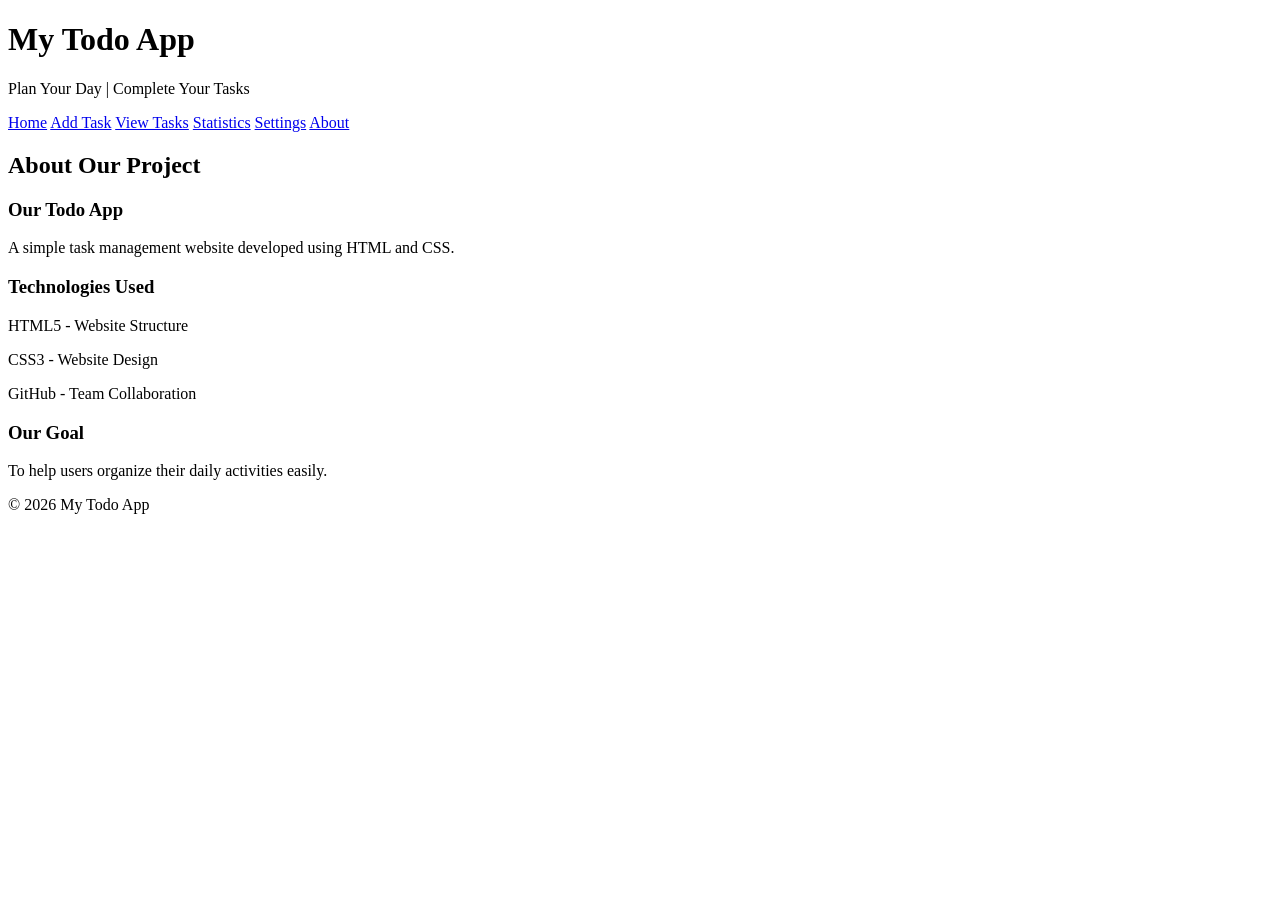
==== about.html @ e6d19506 "about task added after saving" ====
<!DOCTYPE html>
<html lang="en">
<head>
    <meta charset="UTF-8">
    <meta name="viewport" content="width=device-width, initial-scale=1.0">
    <title>About - Todo App</title>
    <link rel="stylesheet" href="../css/common.css">
    <link rel="stylesheet" href="../css/about.css">
</head>
<body>

<header>
    <h1>My Todo App</h1>
    <p>Plan Your Day | Complete Your Tasks</p>
</header>

<nav>
    <a href="home.html">Home</a>
    <a href="add-task.html">Add Task</a>
    <a href="view-tasks.html">View Tasks</a>
    <a href="statistics.html">Statistics</a>
    <a href="settings.html">Settings</a>
    <a href="about.html" class="active">About</a>
</nav>

<div class="container">
    <h2>About Our Project</h2>

    <div class="about-card">
        <h3>Our Todo App</h3>
        <p>A simple task management website developed using HTML and CSS.</p>
    </div>

    <div class="about-card">
        <h3>Technologies Used</h3>
        <p>HTML5 - Website Structure</p>
        <p>CSS3 - Website Design</p>
        <p>GitHub - Team Collaboration</p>
    </div>

    <div class="about-card">
        <h3>Our Goal</h3>
        <p>To help users organize their daily activities easily.</p>
    </div>
</div>

<footer>© 2026 My Todo App</footer>

</body>
</html>
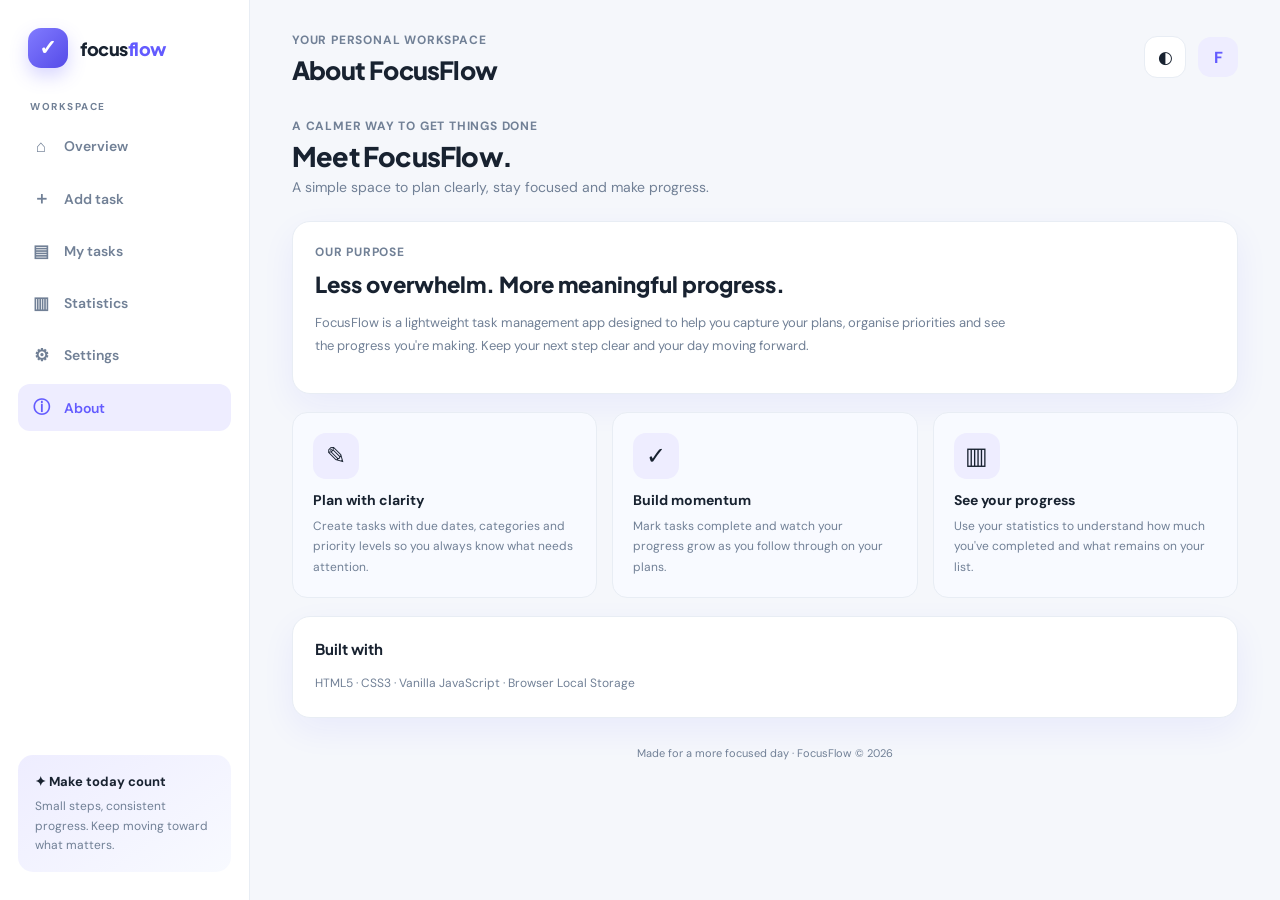
==== commit a8c51357: "commit all changes" ====
--- a/about.html
+++ b/about.html
@@ -1,51 +1,9 @@
-
 <!DOCTYPE html>
-<html lang="en">
-<head>
-    <meta charset="UTF-8">
-    <meta name="viewport" content="width=device-width, initial-scale=1.0">
-    <title>About - Todo App</title>
-    <link rel="stylesheet" href="../css/common.css">
-    <link rel="stylesheet" href="../css/about.css">
-</head>
-<body>
-
-<header>
-    <h1>My Todo App</h1>
-    <p>Plan Your Day | Complete Your Tasks</p>
-</header>
-
-<nav>
-    <a href="home.html">Home</a>
-    <a href="add-task.html">Add Task</a>
-    <a href="view-tasks.html">View Tasks</a>
-    <a href="statistics.html">Statistics</a>
-    <a href="settings.html">Settings</a>
-    <a href="about.html" class="active">About</a>
-</nav>
-
-<div class="container">
-    <h2>About Our Project</h2>
-
-    <div class="about-card">
-        <h3>Our Todo App</h3>
-        <p>A simple task management website developed using HTML and CSS.</p>
-    </div>
-
-    <div class="about-card">
-        <h3>Technologies Used</h3>
-        <p>HTML5 - Website Structure</p>
-        <p>CSS3 - Website Design</p>
-        <p>GitHub - Team Collaboration</p>
-    </div>
-
-    <div class="about-card">
-        <h3>Our Goal</h3>
-        <p>To help users organize their daily activities easily.</p>
-    </div>
-</div>
-
-<footer>© 2026 My Todo App</footer>
-
-</body>
-</html>
+<html lang="en"><head><meta charset="UTF-8"><meta name="viewport" content="width=device-width, initial-scale=1.0"><meta name="theme-color" content="#635bff"><title>About FocusFlow · FocusFlow</title><link rel="stylesheet" href="common.css"><link rel="stylesheet" href="about.css"></head>
+<body class=""><div class="app-shell"><aside class="sidebar"><a class="brand" href="home.html"><span class="brand-mark">✓</span><span class="brand-name">focus<span>flow</span></span></a><div><div class="nav-label">WORKSPACE</div><nav class="nav-list"><a class="nav-link " href="home.html"><span class="nav-icon">⌂</span>Overview</a><a class="nav-link " href="add-task.html"><span class="nav-icon">＋</span>Add task</a><a class="nav-link " href="view-task.html"><span class="nav-icon">▤</span>My tasks</a><a class="nav-link " href="statistics.html"><span class="nav-icon">▥</span>Statistics</a><a class="nav-link " href="settings.html"><span class="nav-icon">⚙</span>Settings</a><a class="nav-link active" href="about.html"><span class="nav-icon">ⓘ</span>About</a></nav></div><div class="sidebar-bottom"><div class="mini-note"><strong>✦ Make today count</strong>Small steps, consistent progress. Keep moving toward what matters.</div></div></aside>
+<main class="main"><div class="topbar"><div class="greeting"><small id="todayLabel">YOUR PERSONAL WORKSPACE</small><h1>About FocusFlow</h1></div><div class="top-actions"><button class="icon-btn" id="themeQuick" title="Theme" onclick="document.body.classList.toggle('dark')">◐</button><div class="avatar">F</div></div></div>
+<div class="page-heading"><div><div class="eyebrow">A CALMER WAY TO GET THINGS DONE</div><h2>Meet FocusFlow.</h2><p>A simple space to plan clearly, stay focused and make progress.</p></div></div>
+<section class="card" style="margin-bottom:18px"><div class="eyebrow">OUR PURPOSE</div><h2 style="font:800 22px 'Plus Jakarta Sans';margin:10px 0">Less overwhelm. More meaningful progress.</h2><p class="muted" style="font-size:13px;line-height:1.8;max-width:700px">FocusFlow is a lightweight task management app designed to help you capture your plans, organise priorities and see the progress you're making. Keep your next step clear and your day moving forward.</p></section>
+<div class="about-grid"><article class="about-tile"><div class="tile-icon">✎</div><h3>Plan with clarity</h3><p>Create tasks with due dates, categories and priority levels so you always know what needs attention.</p></article><article class="about-tile"><div class="tile-icon">✓</div><h3>Build momentum</h3><p>Mark tasks complete and watch your progress grow as you follow through on your plans.</p></article><article class="about-tile"><div class="tile-icon">▥</div><h3>See your progress</h3><p>Use your statistics to understand how much you've completed and what remains on your list.</p></article></div>
+<section class="card" style="margin-top:18px"><h3 style="font:700 15px 'Plus Jakarta Sans';margin-top:0">Built with</h3><p class="muted" style="font-size:12px;line-height:1.8;margin-bottom:0">HTML5 · CSS3 · Vanilla JavaScript · Browser Local Storage</p></section>
+<footer>Made for a more focused day · FocusFlow © 2026</footer></main></div><script src="app.js"></script></body></html>
--- a/common.css
+++ b/common.css
@@ -0,0 +1,7 @@
+@import url('https://fonts.googleapis.com/css2?family=DM+Sans:wght@400;500;600;700&family=Plus+Jakarta+Sans:wght@500;600;700;800&display=swap');
+:root{--bg:#f5f7fb;--surface:#fff;--surface-2:#f8faff;--text:#182230;--muted:#718096;--line:#e8edf4;--primary:#635bff;--primary-dark:#5148e5;--primary-soft:#eeedff;--green:#159b72;--green-soft:#e7f8f1;--orange:#d97706;--orange-soft:#fff4df;--red:#dc5260;--red-soft:#fff0f1;--shadow:0 12px 35px rgba(27,39,683,.06);--radius:18px}
+*{box-sizing:border-box}body{margin:0;background:var(--bg);color:var(--text);font-family:'DM Sans',sans-serif;min-height:100vh}body.dark{--bg:#111827;--surface:#1b2535;--surface-2:#222e40;--text:#edf2fa;--muted:#a0aec0;--line:#303d50;--primary:#918bff;--primary-dark:#aaa5ff;--primary-soft:#302e55;--green-soft:#183d36;--orange-soft:#49371e;--red-soft:#482a32;--shadow:0 12px 35px rgba(0,0,0,.18)}
+a{color:inherit;text-decoration:none}button,input,textarea,select{font:inherit}button{cursor:pointer}.app-shell{max-width:1440px;margin:auto;min-height:100vh;display:grid;grid-template-columns:250px minmax(0,1fr)}.sidebar{background:var(--surface);border-right:1px solid var(--line);padding:28px 18px;display:flex;flex-direction:column;gap:32px}.brand{display:flex;align-items:center;gap:12px;padding:0 10px}.brand-mark{width:40px;height:40px;border-radius:13px;background:linear-gradient(135deg,#817bff,#554be8);color:#fff;display:grid;place-items:center;font-size:21px;font-weight:800;box-shadow:0 8px 18px #635bff40}.brand-name{font:800 18px 'Plus Jakarta Sans';letter-spacing:-.5px}.brand-name span{color:var(--primary)}.nav-label{font-size:10px;font-weight:700;letter-spacing:1.5px;color:var(--muted);padding:0 12px;margin-bottom:10px}.nav-list{display:grid;gap:6px}.nav-link{display:flex;align-items:center;gap:13px;padding:12px 13px;border-radius:12px;color:var(--muted);font-weight:600;font-size:14px;transition:.2s}.nav-link:hover,.nav-link.active{background:var(--primary-soft);color:var(--primary)}.nav-icon{width:20px;text-align:center;font-size:17px}.sidebar-bottom{margin-top:auto}.mini-note{padding:17px;border-radius:15px;background:linear-gradient(145deg,var(--primary-soft),var(--surface-2));font-size:12px;color:var(--muted);line-height:1.6}.mini-note strong{display:block;color:var(--text);font-size:13px;margin-bottom:5px}.main{min-width:0;padding:28px 42px 50px}.topbar{display:flex;align-items:center;justify-content:space-between;gap:18px;margin-bottom:32px}.greeting small,.eyebrow{color:var(--muted);font-size:12px;font-weight:700;letter-spacing:.8px;text-transform:uppercase}.greeting h1{font:800 25px 'Plus Jakarta Sans';margin:5px 0 0;letter-spacing:-.8px}.top-actions{display:flex;align-items:center;gap:12px}.icon-btn{width:42px;height:42px;border:1px solid var(--line);background:var(--surface);color:var(--text);border-radius:13px;font-size:17px}.avatar{width:40px;height:40px;border-radius:13px;background:var(--primary-soft);color:var(--primary);display:grid;place-items:center;font-weight:800}.page-heading{display:flex;justify-content:space-between;align-items:flex-end;gap:20px;margin-bottom:25px}.page-heading h2{font:800 27px 'Plus Jakarta Sans';letter-spacing:-.8px;margin:5px 0}.page-heading p{margin:0;color:var(--muted);font-size:14px}.btn{border:0;border-radius:12px;padding:12px 17px;font-weight:700;font-size:13px;display:inline-flex;align-items:center;justify-content:center;gap:8px;transition:.2s}.btn-primary{background:var(--primary);color:white;box-shadow:0 7px 16px #635bff30}.btn-primary:hover{background:var(--primary-dark);transform:translateY(-1px)}.btn-soft{background:var(--primary-soft);color:var(--primary)}.btn-danger{background:var(--red-soft);color:var(--red)}.card{background:var(--surface);border:1px solid var(--line);border-radius:var(--radius);padding:22px;box-shadow:var(--shadow)}.stats-grid{display:grid;grid-template-columns:repeat(4,minmax(0,1fr));gap:16px;margin-bottom:22px}.stat-card{padding:20px;border-radius:17px;background:var(--surface);border:1px solid var(--line)}.stat-top{display:flex;justify-content:space-between;align-items:center;color:var(--muted);font-size:12px;font-weight:600}.stat-icon{width:37px;height:37px;display:grid;place-items:center;border-radius:12px;background:var(--primary-soft);color:var(--primary);font-size:17px}.stat-value{font:800 29px 'Plus Jakarta Sans';margin:14px 0 3px}.stat-foot{font-size:11px;color:var(--muted)}.content-grid{display:grid;grid-template-columns:minmax(0,1.55fr) minmax(260px,.9fr);gap:18px}.section-head{display:flex;align-items:center;justify-content:space-between;margin-bottom:18px}.section-head h3{font:700 16px 'Plus Jakarta Sans';margin:0}.muted{color:var(--muted)}.task-list{display:grid;gap:10px}.task-row{display:flex;align-items:center;gap:12px;padding:13px;border:1px solid var(--line);border-radius:13px;background:var(--surface-2)}.task-check{width:19px;height:19px;accent-color:var(--primary);flex:0 0 auto}.task-main{min-width:0;flex:1}.task-title{font-size:13px;font-weight:700;overflow-wrap:anywhere}.task-title.done{text-decoration:line-through;color:var(--muted)}.task-meta{font-size:11px;color:var(--muted);margin-top:4px}.pill{display:inline-flex;align-items:center;border-radius:30px;padding:5px 9px;font-size:10px;font-weight:700;background:var(--primary-soft);color:var(--primary);white-space:nowrap}.pill.high{background:var(--red-soft);color:var(--red)}.pill.medium{background:var(--orange-soft);color:var(--orange)}.pill.low{background:var(--green-soft);color:var(--green)}.task-actions{display:flex;gap:5px}.small-action{border:0;background:transparent;color:var(--muted);padding:6px;border-radius:8px}.small-action:hover{background:var(--primary-soft);color:var(--primary)}.progress-wrap{margin:18px 0}.progress-line{height:9px;background:var(--line);border-radius:20px;overflow:hidden}.progress-fill{height:100%;background:linear-gradient(90deg,#817bff,#38b99a);border-radius:20px;transition:width .3s}.progress-label{display:flex;justify-content:space-between;font-size:12px;margin-bottom:9px}.empty-state{text-align:center;padding:35px 15px;color:var(--muted);font-size:13px}.empty-icon{font-size:30px;margin-bottom:10px}.form-card{max-width:760px}.form-grid{display:grid;grid-template-columns:1fr 1fr;gap:17px}.field{display:grid;gap:7px}.field.full{grid-column:1/-1}.field label{font-size:12px;font-weight:700;color:var(--text)}.field input,.field textarea,.field select,.search-input{width:100%;padding:12px 13px;border:1px solid var(--line);background:var(--surface-2);color:var(--text);border-radius:11px;outline:none;font-size:13px}.field input:focus,.field textarea:focus,.field select:focus,.search-input:focus{border-color:var(--primary);box-shadow:0 0 0 3px var(--primary-soft)}.field textarea{min-height:105px;resize:vertical}.form-actions{display:flex;gap:10px;margin-top:20px}.toolbar{display:flex;gap:10px;flex-wrap:wrap;margin-bottom:17px}.toolbar .search-input{max-width:300px}.filter-btn{padding:10px 13px;border:1px solid var(--line);border-radius:10px;background:var(--surface);color:var(--muted);font-size:12px;font-weight:700}.filter-btn.active{background:var(--primary-soft);border-color:transparent;color:var(--primary)}.chart-bars{display:flex;align-items:flex-end;gap:13px;height:170px;padding:15px 5px 0}.bar-column{flex:1;display:flex;flex-direction:column;align-items:center;gap:8px;height:100%;justify-content:flex-end}.bar{width:min(100%,34px);min-height:4px;background:linear-gradient(180deg,#918bff,#635bff);border-radius:7px 7px 3px 3px}.bar-label{font-size:10px;color:var(--muted)}.setting-row{display:flex;align-items:center;justify-content:space-between;gap:20px;padding:17px 0;border-bottom:1px solid var(--line)}.setting-row:last-child{border:0}.setting-row strong{display:block;font-size:13px}.setting-row p{font-size:11px;color:var(--muted);margin:5px 0 0}.switch{width:44px;height:25px;position:relative;flex:0 0 auto}.switch input{opacity:0;width:0;height:0}.switch span{position:absolute;inset:0;background:var(--line);border-radius:30px;transition:.2s}.switch span:before{content:'';position:absolute;width:19px;height:19px;left:3px;top:3px;background:#fff;border-radius:50%;transition:.2s}.switch input:checked+span{background:var(--primary)}.switch input:checked+span:before{transform:translateX(19px)}.about-grid{display:grid;grid-template-columns:repeat(3,1fr);gap:15px}.about-tile{padding:20px;background:var(--surface-2);border:1px solid var(--line);border-radius:15px}.about-tile .tile-icon{font-size:24px}.about-tile h3{font-size:14px;margin:12px 0 7px}.about-tile p{font-size:12px;line-height:1.7;color:var(--muted);margin:0}.toast{position:fixed;right:24px;bottom:24px;background:#182230;color:white;padding:13px 17px;border-radius:12px;font-size:13px;box-shadow:var(--shadow);z-index:20;opacity:0;transform:translateY(10px);pointer-events:none;transition:.25s}.toast.show{opacity:1;transform:translateY(0)}footer{text-align:center;color:var(--muted);font-size:11px;padding:28px 0 0}.mobile-menu{display:none}
+@media(max-width:1050px){.app-shell{grid-template-columns:215px minmax(0,1fr)}.main{padding:25px}.stats-grid{grid-template-columns:repeat(2,1fr)}}
+@media(max-width:760px){.app-shell{display:block}.sidebar{position:sticky;top:0;z-index:10;padding:12px 15px;border-right:0;border-bottom:1px solid var(--line);display:block}.brand{padding:0}.brand-mark{width:35px;height:35px}.nav-label,.sidebar-bottom{display:none}.nav-list{display:flex;overflow-x:auto;margin-top:12px;padding-bottom:2px}.nav-link{white-space:nowrap;padding:9px 11px;font-size:12px}.nav-icon{font-size:14px}.main{padding:22px 16px 35px}.topbar{margin-bottom:24px}.greeting h1{font-size:21px}.page-heading{align-items:flex-start;flex-direction:column}.content-grid{grid-template-columns:1fr}.about-grid{grid-template-columns:1fr}.form-grid{grid-template-columns:1fr}.field.full{grid-column:auto}.task-row{gap:8px}.task-actions{gap:0}.task-row .pill{display:none}}
+@media(max-width:420px){.stats-grid{gap:9px}.stat-card{padding:14px}.stat-value{font-size:24px}.stat-top{font-size:10px}.top-actions{gap:7px}.avatar{display:none}.main{padding-left:12px;padding-right:12px}}
--- a/about.css
+++ b/about.css
@@ -0,0 +1,4 @@
+/* About page styles */
+.about-tile { transition: transform .2s ease, border-color .2s ease; }
+.about-tile:hover { transform: translateY(-3px); border-color: var(--primary); }
+.about-tile .tile-icon { width: 46px; height: 46px; display: grid; place-items: center; border-radius: 13px; background: var(--primary-soft); }
